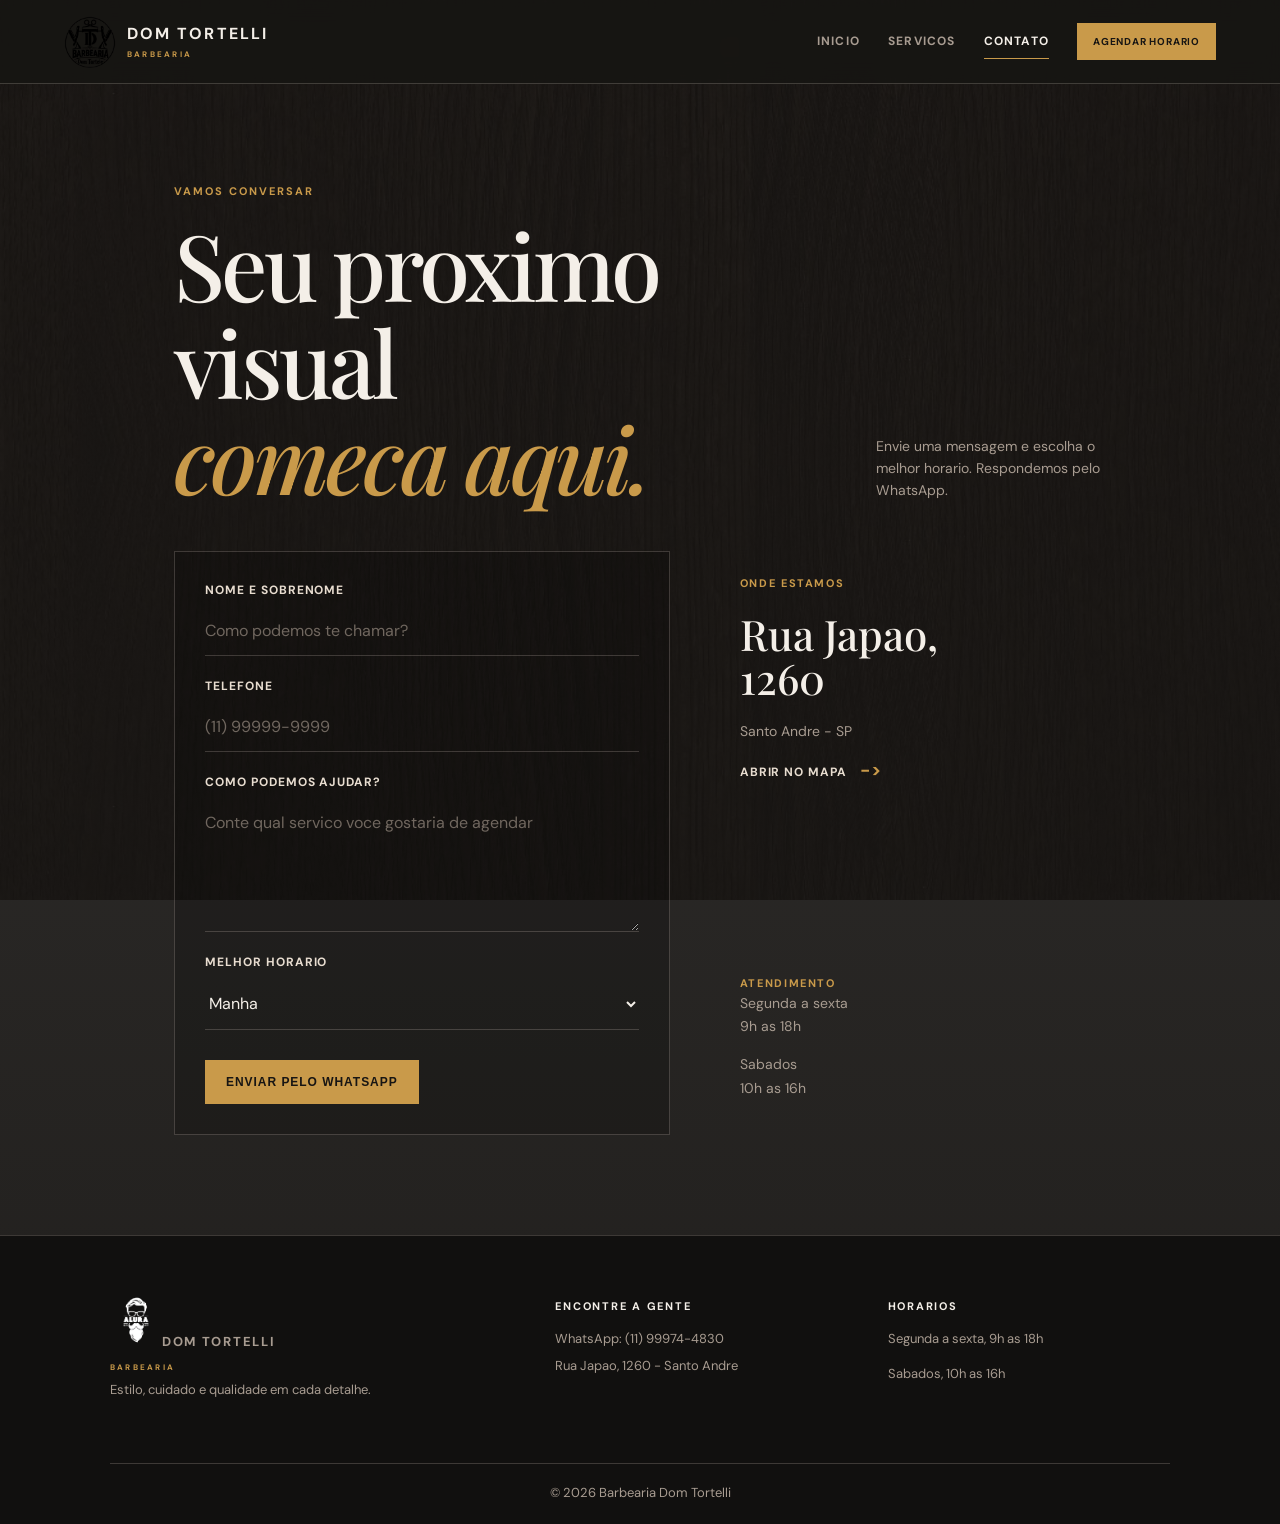
==== contato.html @ ba19566b "Add files via upload" ====
<!DOCTYPE html>
<html lang="pt-br">
<head><meta charset="UTF-8"><meta name="viewport" content="width=device-width, initial-scale=1.0"><title>Contato | Barbearia Dom Tortelli</title><link rel="stylesheet" href="reset.css"></head>
<body class="pagina pagina-contato">
    <header class="cabecalho"><a class="marca" href="index.html"><img class="logo" src="Logo (2).jpeg" alt="Barbearia Dom Tortelli"><span>DOM TORTELLI<small>BARBEARIA</small></span></a><nav class="navegacao" aria-label="Navegacao principal"><a class="link-navegacao" href="index.html">Inicio</a><a class="link-navegacao" href="produtos.html">Servicos</a><a class="link-navegacao ativo" href="contato.html">Contato</a><a class="botao botao-pequeno" href="contato.html">Agendar horario</a></nav></header>
    <main class="pagina-interna"><div class="cabecalho-secao"><div><p class="eyebrow">Vamos conversar</p><h1>Seu proximo visual<br><em>comeca aqui.</em></h1></div><p class="texto-lateral">Envie uma mensagem e escolha o melhor horario. Respondemos pelo WhatsApp.</p></div><div class="contato-layout"><form class="formulario-contato" action="https://wa.me/5511999744830" method="get"><label for="nomesobrenome">Nome e sobrenome</label><input type="text" id="nomesobrenome" name="nome" required placeholder="Como podemos te chamar?"><label for="telefone">Telefone</label><input type="tel" id="telefone" name="telefone" required placeholder="(11) 99999-9999"><label for="mensagem">Como podemos ajudar?</label><textarea id="mensagem" name="mensagem" rows="5" required placeholder="Conte qual servico voce gostaria de agendar"></textarea><label for="horario">Melhor horario</label><select id="horario" name="horario"><option>Manha</option><option>Almoco</option><option>Tarde</option></select><button type="submit" class="botao botao-enviar">Enviar pelo WhatsApp</button></form><aside class="contato-info"><div><span class="numero">ONDE ESTAMOS</span><h2>Rua Japao,<br>1260</h2><p>Santo Andre - SP</p><a class="link-texto" href="https://maps.google.com/?q=Rua+japao+1260+Santo+Andre+SP" target="_blank" rel="noopener noreferrer">Abrir no mapa <span>-></span></a></div><div><span class="numero">ATENDIMENTO</span><p>Segunda a sexta<br>9h as 18h</p><p>Sabados<br>10h as 16h</p></div></aside></div></main>
    <footer class="rodape"><div class="rodape-grid"><div><a class="marca marca-rodape" href="index.html"><img class="logo" src="logo-branco.png" alt=""><span>DOM TORTELLI<small>BARBEARIA</small></span></a><p class="texto-rodape">Estilo, cuidado e qualidade em cada detalhe.</p></div><div><h3>Encontre a gente</h3><a href="https://wa.me/5511999744830">WhatsApp: (11) 99974-4830</a><a href="https://maps.google.com/?q=Rua+japao+1260+Santo+Andre+SP">Rua Japao, 1260 - Santo Andre</a></div><div><h3>Horarios</h3><p>Segunda a sexta, 9h as 18h</p><p>Sabados, 10h as 16h</p></div></div><p class="copyright">&copy; 2026 Barbearia Dom Tortelli</p></footer>
</body>
</html>
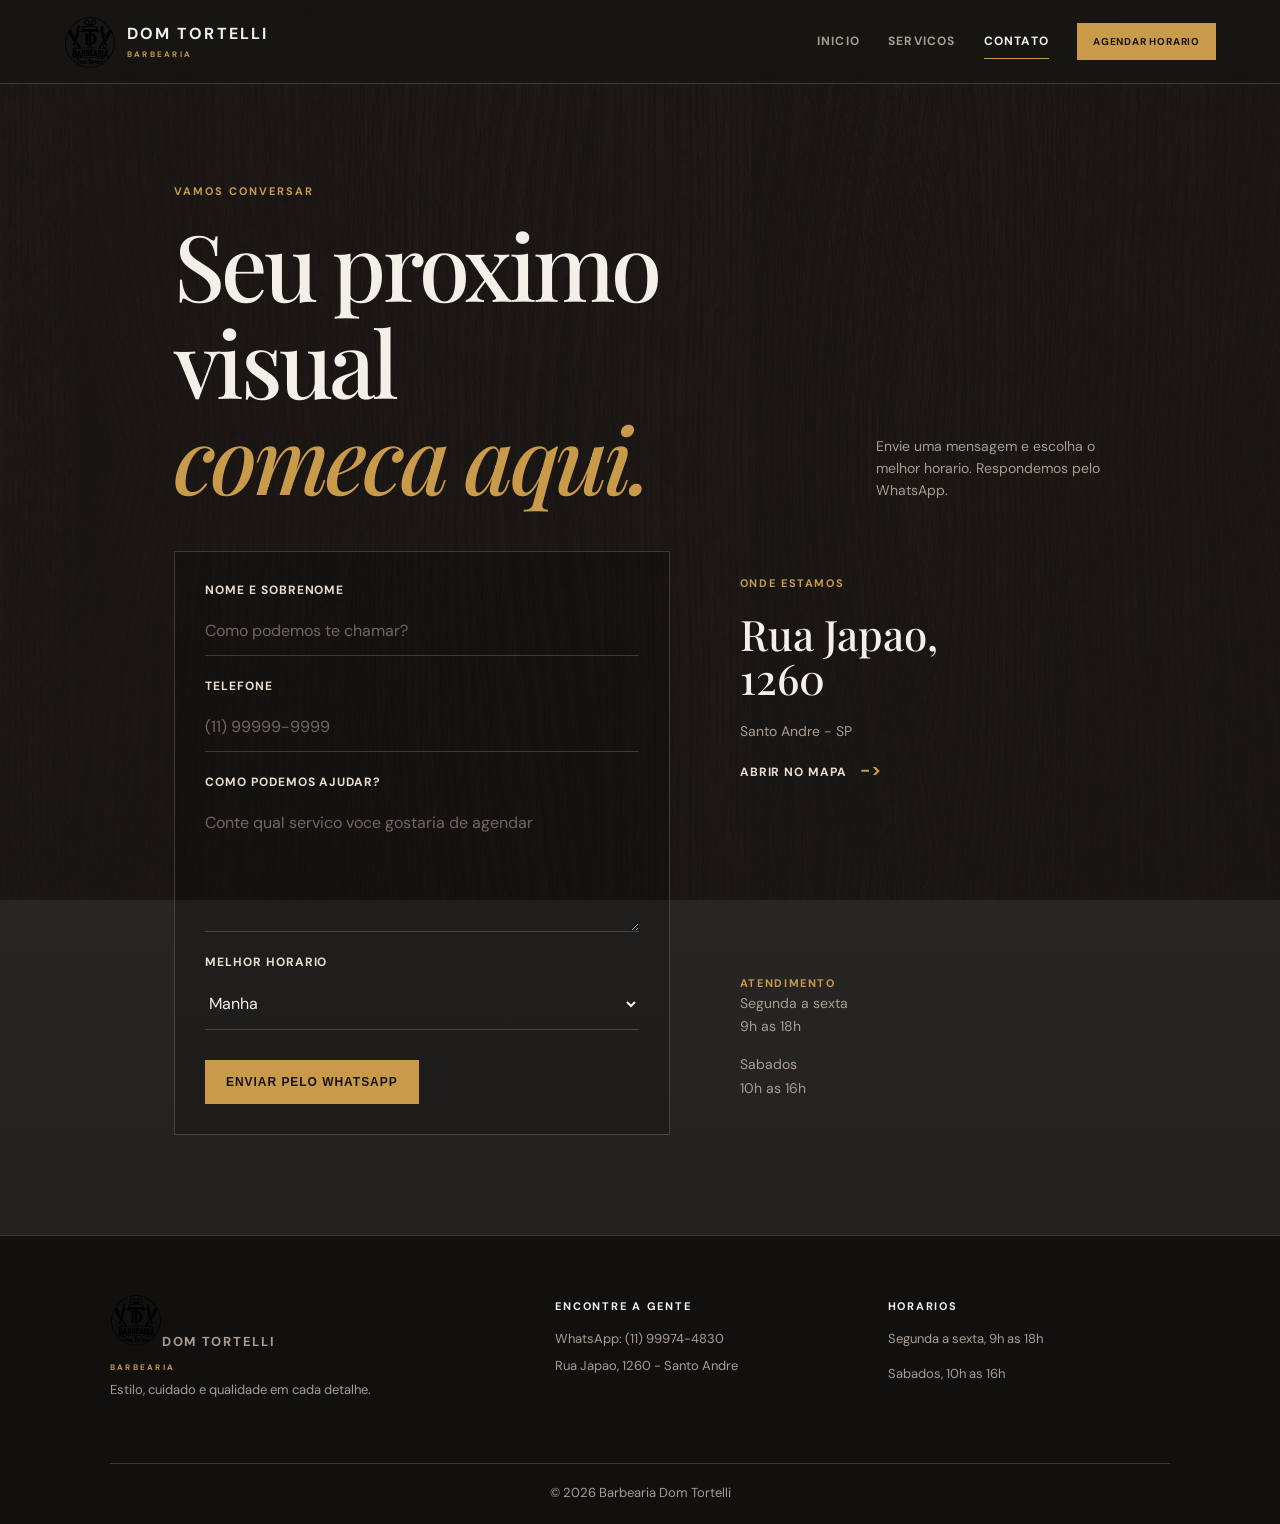
==== commit c01300ed: "Fix HTML formatting and structure in contato.html" ====
--- a/contato.html
+++ b/contato.html
@@ -4,6 +4,6 @@
 <body class="pagina pagina-contato">
     <header class="cabecalho"><a class="marca" href="index.html"><img class="logo" src="Logo (2).jpeg" alt="Barbearia Dom Tortelli"><span>DOM TORTELLI<small>BARBEARIA</small></span></a><nav class="navegacao" aria-label="Navegacao principal"><a class="link-navegacao" href="index.html">Inicio</a><a class="link-navegacao" href="produtos.html">Servicos</a><a class="link-navegacao ativo" href="contato.html">Contato</a><a class="botao botao-pequeno" href="contato.html">Agendar horario</a></nav></header>
     <main class="pagina-interna"><div class="cabecalho-secao"><div><p class="eyebrow">Vamos conversar</p><h1>Seu proximo visual<br><em>comeca aqui.</em></h1></div><p class="texto-lateral">Envie uma mensagem e escolha o melhor horario. Respondemos pelo WhatsApp.</p></div><div class="contato-layout"><form class="formulario-contato" action="https://wa.me/5511999744830" method="get"><label for="nomesobrenome">Nome e sobrenome</label><input type="text" id="nomesobrenome" name="nome" required placeholder="Como podemos te chamar?"><label for="telefone">Telefone</label><input type="tel" id="telefone" name="telefone" required placeholder="(11) 99999-9999"><label for="mensagem">Como podemos ajudar?</label><textarea id="mensagem" name="mensagem" rows="5" required placeholder="Conte qual servico voce gostaria de agendar"></textarea><label for="horario">Melhor horario</label><select id="horario" name="horario"><option>Manha</option><option>Almoco</option><option>Tarde</option></select><button type="submit" class="botao botao-enviar">Enviar pelo WhatsApp</button></form><aside class="contato-info"><div><span class="numero">ONDE ESTAMOS</span><h2>Rua Japao,<br>1260</h2><p>Santo Andre - SP</p><a class="link-texto" href="https://maps.google.com/?q=Rua+japao+1260+Santo+Andre+SP" target="_blank" rel="noopener noreferrer">Abrir no mapa <span>-></span></a></div><div><span class="numero">ATENDIMENTO</span><p>Segunda a sexta<br>9h as 18h</p><p>Sabados<br>10h as 16h</p></div></aside></div></main>
-    <footer class="rodape"><div class="rodape-grid"><div><a class="marca marca-rodape" href="index.html"><img class="logo" src="logo-branco.png" alt=""><span>DOM TORTELLI<small>BARBEARIA</small></span></a><p class="texto-rodape">Estilo, cuidado e qualidade em cada detalhe.</p></div><div><h3>Encontre a gente</h3><a href="https://wa.me/5511999744830">WhatsApp: (11) 99974-4830</a><a href="https://maps.google.com/?q=Rua+japao+1260+Santo+Andre+SP">Rua Japao, 1260 - Santo Andre</a></div><div><h3>Horarios</h3><p>Segunda a sexta, 9h as 18h</p><p>Sabados, 10h as 16h</p></div></div><p class="copyright">&copy; 2026 Barbearia Dom Tortelli</p></footer>
+    <footer class="rodape"><div class="rodape-grid"><div><a class="marca marca-rodape" href="index.html"><img class="logo" src="Logo (2).jpeg" alt="Barbearia Dom Tortelli"><span>DOM TORTELLI<small>BARBEARIA</small></span></a><p class="texto-rodape">Estilo, cuidado e qualidade em cada detalhe.</p></div><div><h3>Encontre a gente</h3><a href="https://wa.me/5511999744830">WhatsApp: (11) 99974-4830</a><a href="https://maps.google.com/?q=Rua+japao+1260+Santo+Andre+SP">Rua Japao, 1260 - Santo Andre</a></div><div><h3>Horarios</h3><p>Segunda a sexta, 9h as 18h</p><p>Sabados, 10h as 16h</p></div></div><p class="copyright">&copy; 2026 Barbearia Dom Tortelli</p></footer>
 </body>
 </html>
